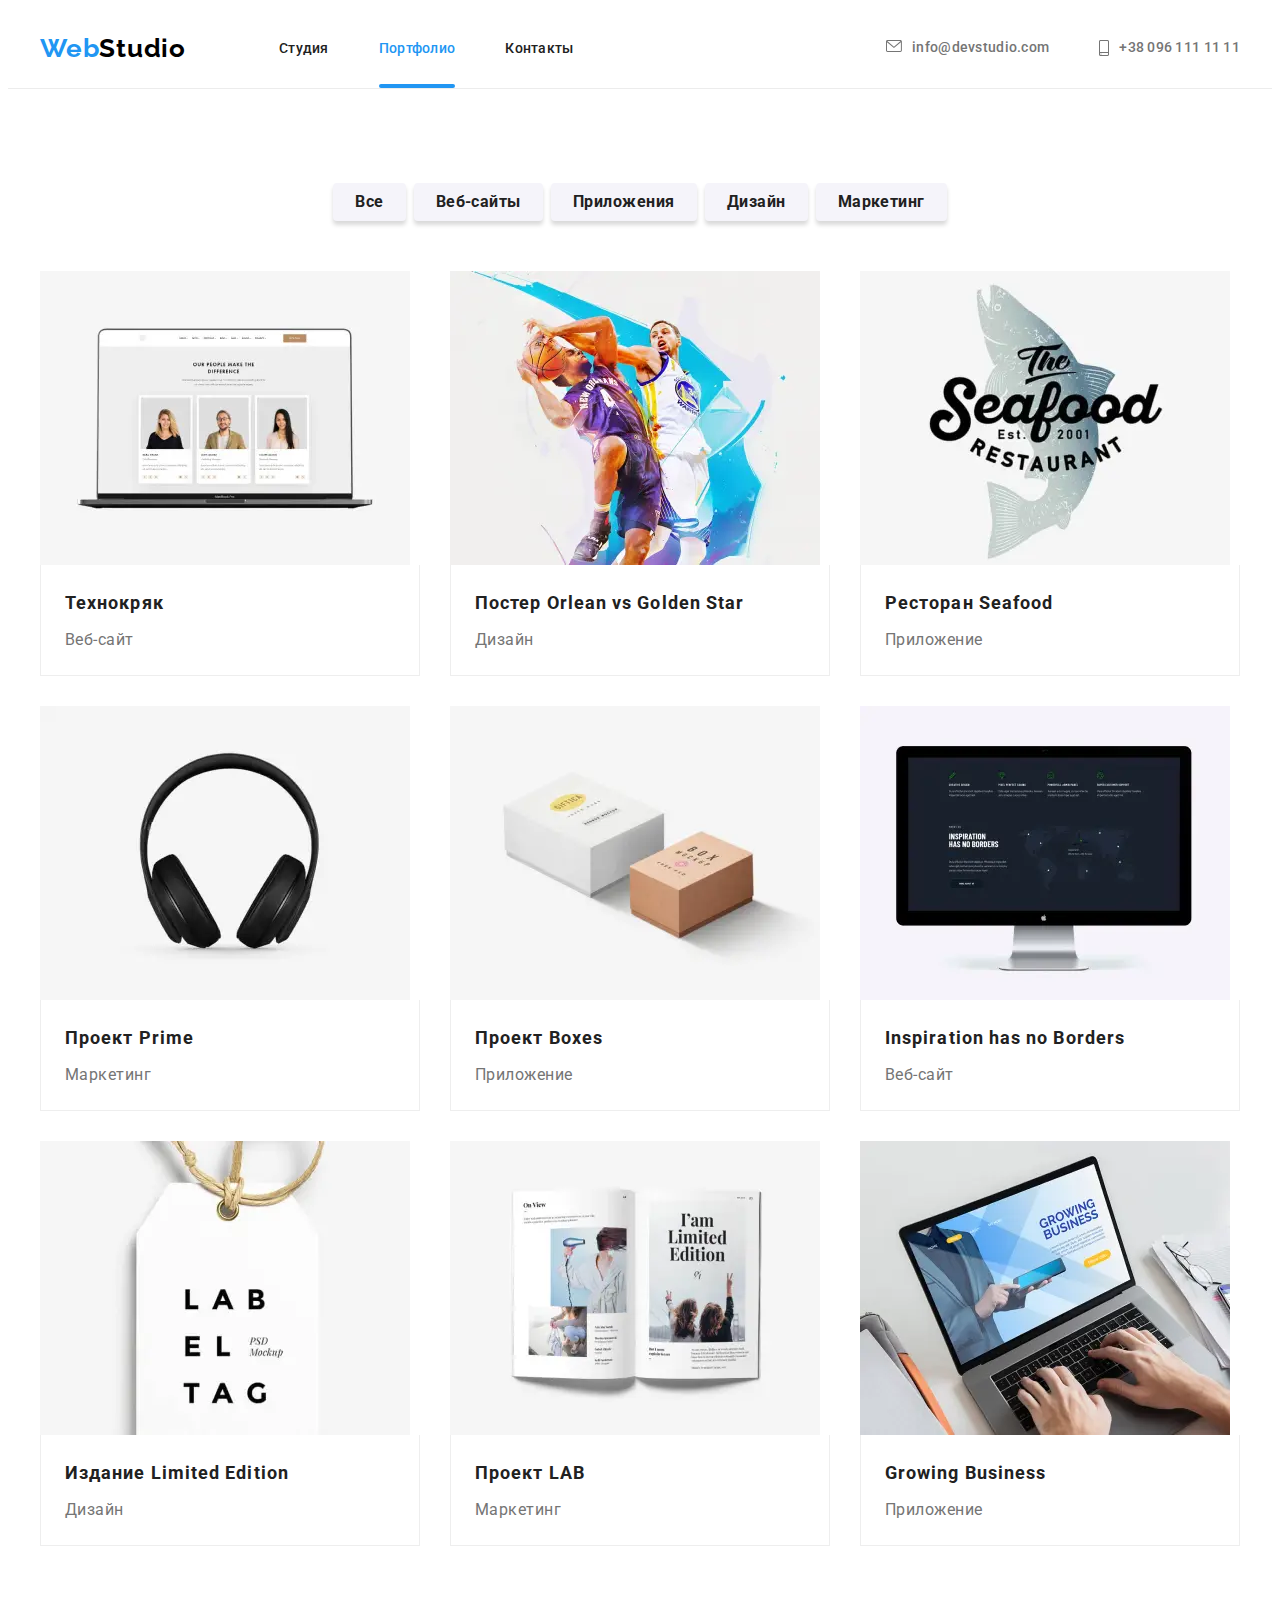
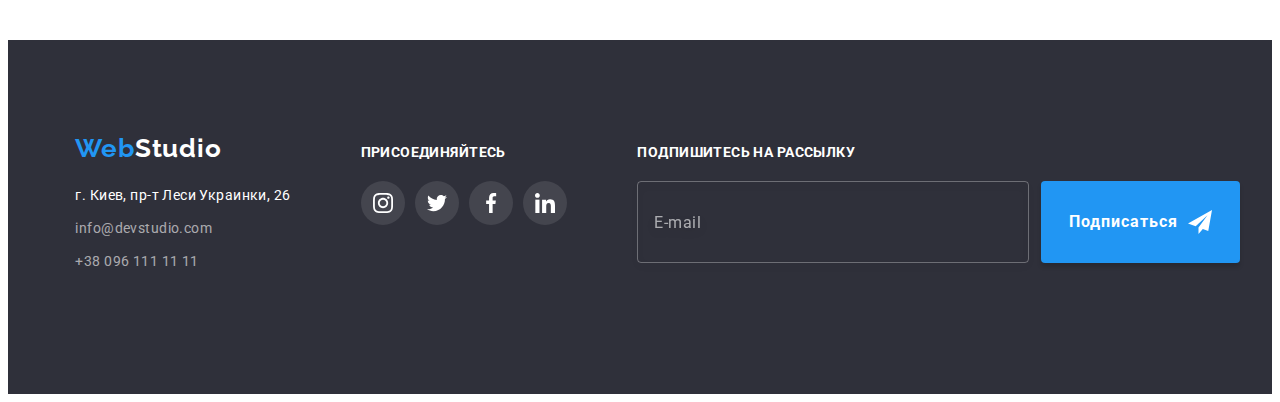
==== portfolio.html @ 5e4db442 "создает сайт  адаптивной версткой относительно 3 точек перелома" ====
<!DOCTYPE html>
<html lang="ru">
  <head>
    <meta charset="UTF-8" />
    <meta http-equiv="X-UA-Compatible" content="IE=edge" />
    <meta name="viewport" content="width=device-width, initial-scale=1.0" />
    <link rel="preconnect" href="https://fonts.gstatic.com" />
    <link
      href="https://fonts.googleapis.com/css2?family=Raleway:wght@700&family=Roboto:wght@400;500;700;900&display=swap"
      rel="stylesheet"
    />
    <link
      rel="stylesheet"
      href="https://cdnjs.cloudflare.com/ajax/libs/modern-normalize/1.0.0/modern-normalize.css"
      integrity="sha512-Zx6MlUMKSVJoQ+83OwhdILe8cSEsCzfqThJd7J/VA2UrK6Ctj85p+xzqfyuNXE5B1k25uUdmJ2OzItbBy9GHAQ=="
      crossorigin="anonymous"
    />
    <link rel="stylesheet" href="./css/portfolio.css" />
    <title>Portfolio</title>
  </head>
  <body>
    <header class="header">
      <div class="container header__container">
        <nav class="navigation">
          <a class="logo header__logo reset-link" href="index.html" lang="en">
            Web<span class="logo__second-word">Studio</span></a
          >
          <ul class="menu reset-list">
            <li class="menu__item">
              <a class="menu__link reset-link" href="index.html">Студия</a>
            </li>
            <li class="menu__item">
              <a class="menu__link menu__link--current reset-link" href="portfolio.html"
                >Портфолио</a
              >
            </li>
            <li class="menu__item">
              <a class="menu__link reset-link" href="">Контакты</a>
            </li>
          </ul>
        </nav>
        <ul class="contact-data reset-list">
          <li class="contact-data__item">
            <a class="mail header__mail reset-link" href="mailto:info@devstudio.com">
              <svg class="contact-data__icon" width="16" height="12">
                <use href="./images/main-page/sprite.svg#icon-envelope"></use>
              </svg>
              info@devstudio.com
            </a>
          </li>
          <li class="contact-data__item">
            <a class="phone header__phone reset-link" href="tel:+380961111111">
              <svg class="contact-data__icon" width="10" height="16">
                <use href="./images/main-page/sprite.svg#icon-smartphone"></use>
              </svg>
              <p>+38 096 111 11 11</p>
            </a>
          </li>
        </ul>
        <button type="button" class="btn-menu-open" data-menu-button>
          <svg class="btn-menu-open__icon" width="24" height="16">
            <use href="./images/main-page/sprite.svg#icon-burger"></use>
          </svg>
        </button>
        <div class="mobile-menu" data-menu>
          <ul class="mobile-menu__list reset-list">
            <li class="mobile-menu__item">
              <a
                class="menu__link mobile-menu__link mobile-menu__link--current reset-link"
                href="index.html"
                >Студия</a
              >
            </li>
            <li class="mobile-menu__item">
              <a class="menu__link mobile-menu__link reset-link" href="portfolio.html">Портфолио</a>
            </li>
            <li class="mobile-menu__item">
              <a class="menu__link mobile-menu__link reset-link" href="">Контакты</a>
            </li>
          </ul>
          <ul class="contact-data mobile-menu__contact-data reset-list">
            <li class="mobile-menu__contact-item">
              <a class="phone mobile-menu__phone reset-link" href="tel:+380961111111">
                <p>+38 096 111 11 11</p>
              </a>
            </li>
            <li class="mobile-menu__contact-item">
              <a class="mail mobile-menu__mail reset-link" href="mailto:info@devstudio.com">
                info@devstudio.com
              </a>
            </li>
          </ul>
          <ul class="social-network social-network--text-style reset-list">
            <li class="social-network__item social-network__item--text-style">
              <a
                href="http://instagram.com"
                class="social-network__link social-network__link--text-style reset-link"
                >Instagram
              </a>
            </li>
            <li class="social-network__item social-network__item--text-style">
              <a
                href="http://twitter.com"
                class="social-network__link social-network__link--text-style reset-link"
                >Twitter
              </a>
            </li>
            <li class="social-network__item social-network__item--text-style">
              <a
                href="http://facebook.com"
                class="social-network__link social-network__link--text-style reset-link"
                >Facebook
              </a>
            </li>
            <li class="social-network__item social-network__item--text-style">
              <a
                href="http://linkedin.com"
                class="social-network__link social-network__link--text-style reset-link"
                >Linkedin
              </a>
            </li>
          </ul>
          <button type="button" class="btn-close mobile-menu__btn-close" data-menu-close>
            <svg class="btn-close__icon" width="19" height="19">
              <use href="./images/main-page/sprite.svg#icon-close"></use>
            </svg>
          </button>
        </div>
      </div>
    </header>
    <main>
      <!--секция галерея проектов-->
      <section class="portfolio-galery">
        <div class="container">
          <h1 class="title visually-hidden">Портфолио</h1>
          <!--блок с кнопками фильтра галереи-->
          <ul class="filter reset-list">
            <li class="filter__item">
              <button class="modal-btn filter__modal-btn" type="button">Bсе</button>
            </li>
            <li class="filter__item">
              <button class="modal-btn filter__modal-btn" type="button">Веб-сайты</button>
            </li>
            <li class="filter__item">
              <button class="modal-btn filter__modal-btn" type="button">Приложения</button>
            </li>
            <li class="filter__item">
              <button class="modal-btn filter__modal-btn" type="button">Дизайн</button>
            </li>
            <li class="filter__item">
              <button class="modal-btn filter__modal-btn" type="button">Маркетинг</button>
            </li>
          </ul>
          <h2 class="title visually-hidden">Галерея проектов</h2>

          <ul class="projects-collection reset-list">
            <li class="project">
              <a class="project__link reset-link" href="">
                <div class="project__thumb">
                  <picture>
                    <source
                      srcset="
                        ./images/portfolio/desktop/technocrack.webp    1x,
                        ./images/portfolio/desktop/technocrack@2x.webp 2x
                      "
                      media="(min-width: 1200px)"
                      type="image/webp"
                    />
                    <source
                      srcset="
                        ./images/portfolio/desktop/technocrack.jpg    1x,
                        ./images/portfolio/desktop/technocrack@2x.jpg 2x
                      "
                      media="(min-width: 1200px)"
                    />
                    <source
                      srcset="
                        ./images/portfolio/tablet/technocrack_tablet.webp    1x,
                        ./images/portfolio/tablet/technocrack_tablet@2x.webp 2x
                      "
                      media="(min-width: 768px)"
                      type="image/webp"
                    />
                    <source
                      srcset="
                        ./images/portfolio/tablet/technocrack_tablet.jpg    1x,
                        ./images/portfolio/tablet/technocrack_tablet@2x.jpg 2x
                      "
                      media="(min-width:768px)"
                    />
                    <source
                      srcset="
                        ./images/portfolio/mobile/technocrack_mobile.webp    1x,
                        ./images/portfolio/mobile/technocrack_mobile@2x.webp 2x
                      "
                      type="image/webp"
                    />
                    <source
                      srcset="
                        ./images/portfolio/mobile/technocrack_mobile.jpg    1x,
                        ./images/portfolio/mobile/technocrack_mobile@2x.jpg 2x
                      "
                    />
                    <img
                      class="project__img"
                      src="./images/portfolio/desktop/technocrack.jpg"
                      alt="изображение ноутбука с веб-сайтом"
                    />
                  </picture>
                  <p class="project__briefing">
                    Технокряк это современная площадка распространения коронавируса. Компании
                    используют эту платформу для цифрового шпионажа и атак на защищённые сервера
                    конкурентов.
                  </p>
                </div>

                <div class="project__wrapper">
                  <h3 class="project__title">Технокряк</h3>
                  <p class="project__description">Веб-сайт</p>
                </div>
              </a>
            </li>
            <li class="project">
              <a class="project__link reset-link" href="">
                <div class="project__thumb">
                  <picture>
                    <source
                      srcset="
                        ./images/portfolio/desktop/poster.webp    1x,
                        ./images/portfolio/desktop/poster@2x.webp 2x
                      "
                      media="(min-width: 1200px)"
                      type="image/webp"
                    />
                    <source
                      srcset="
                        ./images/portfolio/desktop/poster.jpg    1x,
                        ./images/portfolio/desktop/poster@2x.jpg 2x
                      "
                      media="(min-width: 1200px)"
                    />
                    <source
                      srcset="
                        ./images/portfolio/tablet/poster_tablet.webp    1x,
                        ./images/portfolio/tablet/poster_tablet@2x.webp 2x
                      "
                      media="(min-width: 768px)"
                      type="image/webp"
                    />
                    <source
                      srcset="
                        ./images/portfolio/tablet/poster_tablet.jpg    1x,
                        ./images/portfolio/tablet/poster_tablet@2x.jpg 2x
                      "
                      media="(min-width:768px)"
                    />
                    <source
                      srcset="
                        ./images/portfolio/mobile/poster_mobile.webp    1x,
                        ./images/portfolio/mobile/poster_mobile@2x.webp 2x
                      "
                      type="image/webp"
                    />
                    <source
                      srcset="
                        ./images/portfolio/mobile/poster_mobile.jpg    1x,
                        ./images/portfolio/mobile/poster_mobile@2x.jpg 2x
                      "
                    />
                    <img
                      class="project__img"
                      src="./images/portfolio/desktop/poster.jpg"
                      alt="изображение постера"
                    />
                  </picture>
                  <p class="project__briefing">
                    Технокряк это современная площадка распространения коронавируса. Компании
                    используют эту платформу для цифрового шпионажа и атак на защищённые сервера
                    конкурентов.
                  </p>
                </div>
                <div class="project__wrapper">
                  <h3 class="project__title">
                    Постер <span lang="en">Orlean vs Golden Star</span>
                  </h3>
                  <p class="project__description">Дизайн</p>
                </div>
              </a>
            </li>
            <li class="project">
              <a class="project__link reset-link" href="">
                <div class="project__thumb">
                  <picture>
                    <source
                      srcset="
                        ./images/portfolio/desktop/seafood.webp    1x,
                        ./images/portfolio/desktop/seafood@2x.webp 2x
                      "
                      media="(min-width: 1200px)"
                      type="image/webp"
                    />
                    <source
                      srcset="
                        ./images/portfolio/desktop/seafood.jpg    1x,
                        ./images/portfolio/desktop/seafood@2x.jpg 2x
                      "
                      media="(min-width: 1200px)"
                    />
                    <source
                      srcset="
                        ./images/portfolio/tablet/seafood_tablet.webp    1x,
                        ./images/portfolio/tablet/seafood_tablet@2x.webp 2x
                      "
                      media="(min-width: 768px)"
                      type="image/webp"
                    />
                    <source
                      srcset="
                        ./images/portfolio/tablet/seafood_tablet.jpg    1x,
                        ./images/portfolio/tablet/seafood_tablet@2x.jpg 2x
                      "
                      media="(min-width:768px)"
                    />
                    <source
                      srcset="
                        ./images/portfolio/mobile/seafood_mobile.webp    1x,
                        ./images/portfolio/mobile/seafood_mobile@2x.webp 2x
                      "
                      type="image/webp"
                    />
                    <source
                      srcset="
                        ./images/portfolio/mobile/seafood_mobile.jpg    1x,
                        ./images/portfolio/mobile/seafood_mobile@2x.jpg 2x
                      "
                    />
                    <img
                      class="project__img"
                      src="./images/portfolio/desktop/seafood.jpg"
                      alt="афиша ресторана морепродуктов"
                    />
                  </picture>
                  <p class="project__briefing">
                    Технокряк это современная площадка распространения коронавируса. Компании
                    используют эту платформу для цифрового шпионажа и атак на защищённые сервера
                    конкурентов.
                  </p>
                </div>
                <div class="project__wrapper">
                  <h3 class="project__title">Ресторан <span lang="en">Seafood</span></h3>
                  <p class="project__description">Приложение</p>
                </div>
              </a>
            </li>
            <li class="project">
              <a class="project__link reset-link" href="">
                <div class="project__thumb">
                  <picture>
                    <source
                      srcset="
                        ./images/portfolio/desktop/prime.webp    1x,
                        ./images/portfolio/desktop/prime@2x.webp 2x
                      "
                      media="(min-width: 1200px)"
                      type="image/webp"
                    />
                    <source
                      srcset="
                        ./images/portfolio/desktop/prime.jpg    1x,
                        ./images/portfolio/desktop/prime@2x.jpg 2x
                      "
                      media="(min-width: 1200px)"
                    />
                    <source
                      srcset="
                        ./images/portfolio/tablet/prime_tablet.webp    1x,
                        ./images/portfolio/tablet/prime_tablet@2x.webp 2x
                      "
                      media="(min-width: 768px)"
                      type="image/webp"
                    />
                    <source
                      srcset="
                        ./images/portfolio/tablet/prime_tablet.jpg    1x,
                        ./images/portfolio/tablet/prime_tablet@2x.jpg 2x
                      "
                      media="(min-width:768px)"
                    />
                    <source
                      srcset="
                        ./images/portfolio/mobile/prime_mobile.webp    1x,
                        ./images/portfolio/mobile/prime_mobile@2x.webp 2x
                      "
                      type="image/webp"
                    />
                    <source
                      srcset="
                        ./images/portfolio/mobile/prime_mobile.jpg    1x,
                        ./images/portfolio/mobile/prime_mobile@2x.jpg 2x
                      "
                    />
                    <img
                      class="project__img"
                      src="./images/portfolio/desktop/prime.jpg"
                      alt="наушники"
                    />
                  </picture>
                  <p class="project__briefing">
                    Технокряк это современная площадка распространения коронавируса. Компании
                    используют эту платформу для цифрового шпионажа и атак на защищённые сервера
                    конкурентов.
                  </p>
                </div>
                <div class="project__wrapper">
                  <h3 class="project__title">Проект <span lang="en">Prime</span></h3>
                  <p class="project__description">Маркетинг</p>
                </div>
              </a>
            </li>
            <li class="project">
              <a class="project__link reset-link" href="">
                <div class="project__thumb">
                  <picture>
                    <source
                      srcset="
                        ./images/portfolio/desktop/boxes.webp    1x,
                        ./images/portfolio/desktop/boxes@2x.webp 2x
                      "
                      media="(min-width: 1200px)"
                      type="image/webp"
                    />
                    <source
                      srcset="
                        ./images/portfolio/desktop/boxes.jpg    1x,
                        ./images/portfolio/desktop/boxes@2x.jpg 2x
                      "
                      media="(min-width: 1200px)"
                    />
                    <source
                      srcset="
                        ./images/portfolio/tablet/boxes_tablet.webp    1x,
                        ./images/portfolio/tablet/boxes_tablet@2x.webp 2x
                      "
                      media="(min-width: 768px)"
                      type="image/webp"
                    />
                    <source
                      srcset="
                        ./images/portfolio/tablet/boxes_tablet.jpg    1x,
                        ./images/portfolio/tablet/boxes_tablet@2x.jpg 2x
                      "
                      media="(min-width:768px)"
                    />
                    <source
                      srcset="
                        ./images/portfolio/mobile/boxes_mobile.webp    1x,
                        ./images/portfolio/mobile/boxes_mobile@2x.webp 2x
                      "
                      type="image/webp"
                    />
                    <source
                      srcset="
                        ./images/portfolio/mobile/boxes_mobile.jpg    1x,
                        ./images/portfolio/mobile/boxes_mobile@2x.jpg 2x
                      "
                    />
                    <img
                      class="project__img"
                      src="./images/portfolio/desktop/boxes.jpg"
                      alt="две коробки рядом"
                    />
                  </picture>
                  <p class="project__briefing">
                    Технокряк это современная площадка распространения коронавируса. Компании
                    используют эту платформу для цифрового шпионажа и атак на защищённые сервера
                    конкурентов.
                  </p>
                </div>
                <div class="project__wrapper">
                  <h3 class="project__title">Проект <span lang="en">Boxes</span></h3>
                  <p class="project__description">Приложение</p>
                </div>
              </a>
            </li>
            <li class="project">
              <a class="project__link reset-link" href="">
                <div class="project__thumb">
                  <picture>
                    <source
                      srcset="
                        ./images/portfolio/desktop/inspiration.webp    1x,
                        ./images/portfolio/desktop/inspiration@2x.webp 2x
                      "
                      media="(min-width: 1200px)"
                      type="image/webp"
                    />
                    <source
                      srcset="
                        ./images/portfolio/desktop/inspiration.jpg    1x,
                        ./images/portfolio/desktop/inspiration@2x.jpg 2x
                      "
                      media="(min-width: 1200px)"
                    />
                    <source
                      srcset="
                        ./images/portfolio/tablet/inspiration_tablet.webp    1x,
                        ./images/portfolio/tablet/inspiration_tablet@2x.webp 2x
                      "
                      media="(min-width: 768px)"
                      type="image/webp"
                    />
                    <source
                      srcset="
                        ./images/portfolio/tablet/inspiration_tablet.jpg    1x,
                        ./images/portfolio/tablet/inspiration_tablet@2x.jpg 2x
                      "
                      media="(min-width:768px)"
                    />
                    <source
                      srcset="
                        ./images/portfolio/mobile/inspiration_mobile.webp    1x,
                        ./images/portfolio/mobile/inspiration_mobile@2x.webp 2x
                      "
                      type="image/webp"
                    />
                    <source
                      srcset="
                        ./images/portfolio/mobile/inspiration_mobile.jpg    1x,
                        ./images/portfolio/mobile/inspiration_mobile@2x.jpg 2x
                      "
                    />
                    <img
                      class="project__img"
                      src="./images/portfolio/desktop/inspiration.jpg"
                      alt="монитор с надписью вдохновение не имеет границ "
                    />
                  </picture>
                  <p class="project__briefing">
                    Технокряк это современная площадка распространения коронавируса. Компании
                    используют эту платформу для цифрового шпионажа и атак на защищённые сервера
                    конкурентов.
                  </p>
                </div>
                <div class="project__wrapper">
                  <h3 class="project__title" lang="en">Inspiration has no Borders</h3>
                  <p class="project__description">Веб-сайт</p>
                </div>
              </a>
            </li>
            <li class="project">
              <a class="project__link reset-link" href="">
                <div class="project__thumb">
                  <picture>
                    <source
                      srcset="
                        ./images/portfolio/desktop/limited-edition.webp    1x,
                        ./images/portfolio/desktop/limited-edition@2x.webp 2x
                      "
                      media="(min-width: 1200px)"
                      type="image/webp"
                    />
                    <source
                      srcset="
                        ./images/portfolio/desktop/limited-edition.jpg    1x,
                        ./images/portfolio/desktop/limited-edition@2x.jpg 2x
                      "
                      media="(min-width: 1200px)"
                    />
                    <source
                      srcset="
                        ./images/portfolio/tablet/limited-edition_tablet.webp    1x,
                        ./images/portfolio/tablet/limited-edition_tablet@2x.webp 2x
                      "
                      media="(min-width: 768px)"
                      type="image/webp"
                    />
                    <source
                      srcset="
                        ./images/portfolio/tablet/limited-edition_tablet.jpg    1x,
                        ./images/portfolio/tablet/limited-edition_tablet@2x.jpg 2x
                      "
                      media="(min-width:768px)"
                    />
                    <source
                      srcset="
                        ./images/portfolio/mobile/limited-edition_mobile.webp    1x,
                        ./images/portfolio/mobile/limited-edition_mobile@2x.webp 2x
                      "
                      type="image/webp"
                    />
                    <source
                      srcset="
                        ./images/portfolio/mobile/limited-edition_mobile.jpg    1x,
                        ./images/portfolio/mobile/limited-edition_mobile@2x.jpg 2x
                      "
                    />
                    <img
                      class="project__img"
                      src="./images/portfolio/desktop/limited-edition.jpg"
                      alt="раскрытая книга"
                    />
                  </picture>
                  <p class="project__briefing">
                    Технокряк это современная площадка распространения коронавируса. Компании
                    используют эту платформу для цифрового шпионажа и атак на защищённые сервера
                    конкурентов.
                  </p>
                </div>
                <div class="project__wrapper">
                  <h3 class="project__title">Издание <span lang="en">Limited Edition</span></h3>
                  <p class="project__description">Дизайн</p>
                </div>
              </a>
            </li>
            <li class="project">
              <a class="project__link reset-link" href="">
                <div class="project__thumb">
                  <picture>
                    <source
                      srcset="
                        ./images/portfolio/desktop/lab.webp    1x,
                        ./images/portfolio/desktop/lab@2x.webp 2x
                      "
                      media="(min-width: 1200px)"
                      type="image/webp"
                    />
                    <source
                      srcset="
                        ./images/portfolio/desktop/lab.jpg    1x,
                        ./images/portfolio/desktop/lab@2x.jpg 2x
                      "
                      media="(min-width: 1200px)"
                    />
                    <source
                      srcset="
                        ./images/portfolio/tablet/lab_tablet.webp    1x,
                        ./images/portfolio/tablet/lab_tablet@2x.webp 2x
                      "
                      media="(min-width: 768px)"
                      type="image/webp"
                    />
                    <source
                      srcset="
                        ./images/portfolio/tablet/lab_tablet.jpg    1x,
                        ./images/portfolio/tablet/lab_tablet@2x.jpg 2x
                      "
                      media="(min-width:768px)"
                    />
                    <source
                      srcset="
                        ./images/portfolio/mobile/lab_mobile.webp    1x,
                        ./images/portfolio/mobile/lab_mobile@2x.webp 2x
                      "
                      type="image/webp"
                    />
                    <source
                      srcset="
                        ./images/portfolio/mobile/poster_mobile.jpg    1x,
                        ./images/portfolio/mobile/poster_mobile@2x.jpg 2x
                      "
                    />
                    <img
                      class="project__img"
                      src="./images/portfolio/desktop/lab.jpg"
                      alt="бирка на шнурке"
                    />
                  </picture>
                  <p class="project__briefing">
                    Технокряк это современная площадка распространения коронавируса. Компании
                    используют эту платформу для цифрового шпионажа и атак на защищённые сервера
                    конкурентов.
                  </p>
                </div>
                <div class="project__wrapper">
                  <h3 class="project__title">Проект <span lang="en">LAB</span></h3>
                  <p class="project__description">Маркетинг</p>
                </div>
              </a>
            </li>
            <li class="project">
              <a class="project__link reset-link" href="">
                <div class="project__thumb">
                  <picture>
                    <source
                      srcset="
                        ./images/portfolio/desktop/growing-business.webp    1x,
                        ./images/portfolio/desktop/growing-business@2x.webp 2x
                      "
                      media="(min-width: 1200px)"
                      type="image/webp"
                    />
                    <source
                      srcset="
                        ./images/portfolio/desktop/growing-business.jpg    1x,
                        ./images/portfolio/desktop/growing-business@2x.jpg 2x
                      "
                      media="(min-width: 1200px)"
                    />
                    <source
                      srcset="
                        ./images/portfolio/tablet/growing-business_tablet.webp    1x,
                        ./images/portfolio/tablet/growing-business_tablet@2x.webp 2x
                      "
                      media="(min-width: 768px)"
                      type="image/webp"
                    />
                    <source
                      srcset="
                        ./images/portfolio/tablet/growing-business_tablet.jpg    1x,
                        ./images/portfolio/tablet/growing-business_tablet@2x.jpg 2x
                      "
                      media="(min-width:768px)"
                    />
                    <source
                      srcset="
                        ./images/portfolio/mobile/growing-business_mobile.webp    1x,
                        ./images/portfolio/mobile/growing-business_mobile@2x.webp 2x
                      "
                      type="image/webp"
                    />
                    <source
                      srcset="
                        ./images/portfolio/mobile/growing-business_mobile.jpg    1x,
                        ./images/portfolio/mobile/growing-business_mobile@2x.jpg 2x
                      "
                    />
                    <img
                      class="project__img"
                      src="./images/portfolio/desktop/growing-bisiness.jpg"
                      alt="печатает на ноутбуке"
                    />
                  </picture>
                  <p class="project__briefing">
                    Технокряк это современная площадка распространения коронавируса. Компании
                    используют эту платформу для цифрового шпионажа и атак на защищённые сервера
                    конкурентов.
                  </p>
                </div>
                <div class="project__wrapper">
                  <h3 class="project__title" lang="en">Growing Business</h3>
                  <p class="project__description">Приложение</p>
                </div>
              </a>
            </li>
          </ul>
        </div>
      </section>
    </main>
    <footer class="footer">
      <div class="container footer__container">
        <div class="footer__grouper">
          <div class="footer__grouper footer__grouper--left">
            <a class="logo footer__logo reset-link" href="index.html" lang="en">
              Web<span class="logo__second-word logo__second-word--dark-theme">Studio</span></a
            >
            <address class="address reset-address">
              <ul class="contacts-wrapper reset-list">
                <li class="contacts-wrapper__item">
                  <a
                    class="address__link reset-link"
                    href="https://goo.gl/maps/TXSXZZXQkfyva7Gp7"
                    target="_blank"
                    rel="noopener noreferrer"
                  >
                    г. Киев, пр-т Леси Украинки, 26
                  </a>
                </li>
                <li class="contacts-wrapper__item">
                  <a class="mail reset-link" href="mailto:info@devstudio.com">info@devstudio.com</a>
                </li>
                <li class="contacts-wrapper__item">
                  <a class="phone reset-link" href="tel:+380961111111">+38 096 111 11 11</a>
                </li>
              </ul>
            </address>
          </div>
          <div class="footer__grouper footer__grouper--right">
            <b class="bidding">присоединяйтесь</b>
            <ul class="social-network social-network--icon-style reset-list">
              <li class="social-network__item social-network__item--icon-style">
                <a
                  href="http://instagram.com"
                  class="social-network__link social-network__link--icon-style reset-link"
                >
                  <svg class="social-network__icon" width="20" height="20">
                    <use href="./images/main-page/sprite.svg#icon-instagram"></use>
                  </svg>
                </a>
              </li>
              <li class="social-network__item social-network__item--icon-style">
                <a
                  href="http://twitter.com"
                  class="social-network__link social-network__link--icon-style reset-link"
                >
                  <svg class="social-network__icon" width="20" height="20">
                    <use href="./images/main-page/sprite.svg#icon-twitter"></use>
                  </svg>
                </a>
              </li>
              <li class="social-network__item social-network__item--icon-style">
                <a
                  href="http://facebook.com"
                  class="social-network__link social-network__link--icon-style reset-link"
                >
                  <svg class="social-network__icon" width="20" height="20">
                    <use href="./images/main-page/sprite.svg#icon-facebook"></use>
                  </svg>
                </a>
              </li>
              <li class="social-network__item social-network__item--icon-style">
                <a
                  href="http://linkedin.com"
                  class="social-network__link social-network__link--icon-style reset-link"
                >
                  <svg class="social-network__icon" width="20" height="20">
                    <use href="./images/main-page/sprite.svg#icon-linkedin"></use>
                  </svg>
                </a>
              </li>
            </ul>
          </div>
        </div>
        <!-- < footer signup-form> -->
        <form action="#" class="signup-form" name="signup-form">
          <b class="bidding">Подпишитесь на рассылку</b>
          <div class="signup-form__input-wrapper">
            <input
              type="email"
              name="email"
              placeholder="E-mail"
              required
              class="signup-form__input"
            />
            <button type="submit" class="modal-btn footer__modal-btn">
              Подписаться
              <svg class="modal-btn__icon" width="24" height="24">
                <use href="./images/main-page/sprite.svg#icon-send"></use>
              </svg>
            </button>
          </div>
        </form>
        <!-- </div> -->
      </div>
    </footer>
    <script src="./js/mobile-menu.js"></script>
  </body>
</html>
---- css/portfolio.css ----
@charset "UTF-8";
:root {
  --main-font-family: 'roboto', sans-serif;
  --main-font-color: #757575;
  --main-font-size: 14px;
  --main-font-weight: 400;
  --secondary-font-family: 'raleway', sans-serif;
  --secondary-font-color: #212121;
  --secondary-font-weight: 700;
  --accent-color: #2196f3;
  --accent-secondary-color: #188ce8;
  --general-dark-font-color: #000000;
  --general-light-font-color: #ffffff;
  --secondary-light-font-color: #ffffff99;
  --modal-button-color: #f5f4fa;
  --icon-social-link-color: #afb1b8;
  --background-dark-color: #2f303a;
  --background-secondary-color: #c4c4c4;
  --border-color: #ececec;
  --border-color-secobdary: #eeeeee;
}

.visually-hidden {
  position: absolute !important;
  clip: rect(1px 1px 1px 1px);
  /* IE6, IE7 */
  clip: rect(1px, 1px, 1px, 1px);
  padding: 0 !important;
  border: 0 !important;
  height: 1px !important;
  width: 1px !important;
  overflow: hidden;
}

h1,
h2,
h3,
h4,
h5,
h6,
p {
  margin: 0;
}

ul,
ol {
  margin: 0;
  padding: 0;
}

img {
  display: block;
}

.reset-address {
  font-style: normal;
}

.reset-list {
  list-style: none;
}

.reset-link {
  text-decoration: none;
}

body {
  color: var(--main-font-color);
  font-family: var(--main-font-family);
  font-size: var(--main-font-size);
}

.container {
  padding-left: 15px;
  padding-right: 15px;
  margin: 0 auto;
}

.header__container {
  display: -webkit-box;
  display: -ms-flexbox;
  display: flex;
  -webkit-box-align: center;
      -ms-flex-align: center;
          align-items: center;
}

@media screen and (max-width: 767px) {
  .header__container {
    -webkit-box-pack: justify;
        -ms-flex-pack: justify;
            justify-content: space-between;
  }
}

@media screen and (min-width: 480px) {
  .container {
    width: 480px;
  }
  .hero__container {
    padding-left: 60px;
    padding-right: 60px;
  }
}

@media screen and (min-width: 768px) {
  .container {
    width: 768px;
  }
  .container .hero__container {
    padding-left: 118px;
    padding-right: 118px;
  }
}

@media screen and (min-width: 1200px) {
  .container {
    width: 1200px;
  }
  .footer__container {
    display: -webkit-box;
    display: -ms-flexbox;
    display: flex;
    -webkit-box-align: baseline;
        -ms-flex-align: baseline;
            align-items: baseline;
  }
  .header__container {
    display: -webkit-box;
    display: -ms-flexbox;
    display: flex;
    -webkit-box-align: center;
        -ms-flex-align: center;
            align-items: center;
  }
  .hero__container {
    padding-left: 252px;
    padding-right: 252px;
  }
}

.logo {
  display: block;
  font-family: var(--secondary-font-family);
  font-weight: var(--secondary-font-weight);
  font-size: 24px;
  line-height: 1.17;
  letter-spacing: 0.03em;
  color: var(--accent-color);
}

.logo__second-word {
  color: var(--general-dark-font-color);
}

.logo__second-word--dark-theme {
  color: var(--general-light-font-color);
}

.footer__logo {
  display: block;
  margin: 0 auto 20px;
  text-align: center;
}

@media screen and (min-width: 768px) {
  .header__logo {
    margin-right: 88px;
  }
}

@media screen and (min-width: 1200px) {
  .logo {
    font-family: var(--secondary-font-family);
    font-weight: var(--secondary-font-weight);
    font-size: 26px;
    line-height: 1.19;
    letter-spacing: 0.03em;
    color: var(--accent-color);
  }
  .header__logo {
    margin-right: 93px;
  }
  .footer__logo {
    text-align: left;
  }
}

.btn-menu-open {
  width: 40px;
  height: 40px;
  display: -webkit-box;
  display: -ms-flexbox;
  display: flex;
  padding: 0;
  border: 0;
  -webkit-box-pack: center;
      -ms-flex-pack: center;
          justify-content: center;
  -webkit-box-align: center;
      -ms-flex-align: center;
          align-items: center;
  background-color: transparent;
}

.btn-menu-open__icon {
  fill: var(--general-dark-font-color);
  -webkit-transition: fill 250ms cubic-bezier(0.4, 0, 0.2, 1);
  transition: fill 250ms cubic-bezier(0.4, 0, 0.2, 1);
}

.btn-menu-open:hover > .btn-menu-open__icon,
.btn-menu-open:focus > .btn-menu-open__icon {
  fill: var(--accent-color);
}

@media screen and (min-width: 768px) {
  .btn-menu-open {
    display: none;
  }
}

.modal-btn {
  border: 0;
  font-family: inherit;
  font-weight: var(--secondary-font-weight);
  font-size: 16px;
  line-height: 1.88;
  letter-spacing: 0.06em;
  color: var(--general-light-font-color);
  text-align: center;
  background-color: var(--accent-color);
  -webkit-box-shadow: 0px 4px 4px rgba(0, 0, 0, 0.15);
          box-shadow: 0px 4px 4px rgba(0, 0, 0, 0.15);
  border-radius: 4px;
  cursor: pointer;
}

.modal-btn__icon {
  margin-left: 10px;
  fill: currentColor;
}

.footer__modal-btn {
  display: -webkit-box;
  display: -ms-flexbox;
  display: flex;
  -webkit-box-align: center;
      -ms-flex-align: center;
          align-items: center;
  padding: 10px 28px;
}

.hero__modal-btn {
  display: block;
  padding: 10px 32px;
  margin: 30px auto 0;
  -webkit-transition: background-color 250ms cubic-bezier(0.4, 0, 0.2, 1);
  transition: background-color 250ms cubic-bezier(0.4, 0, 0.2, 1);
}

.hero__modal-btn:hover, .hero__modal-btn:focus {
  background-color: var(--accent-secondary-color);
}

.modal-window__modal-btn {
  display: block;
  padding: 10px 55px;
  margin: 30px auto 0;
  -webkit-transition: background-color 250ms cubic-bezier(0.4, 0, 0.2, 1);
  transition: background-color 250ms cubic-bezier(0.4, 0, 0.2, 1);
}

.modal-window__modal-btn:hover, .modal-window__modal-btn:focus {
  background-color: var(--accent-secondary-color);
}

.filter__modal-btn {
  padding: 6px 22px;
  font-family: var(--main-font-family);
  font-weight: var(--secondary-font-weight);
  font-size: 16px;
  line-height: 1.63;
  letter-spacing: 0.03em;
  color: var(--secondary-font-color);
  background-color: var(--modal-button-color);
  -webkit-transition: color 250ms cubic-bezier(0.4, 0, 0.2, 1), background-color 250ms cubic-bezier(0.4, 0, 0.2, 1), -webkit-box-shadow 250ms cubic-bezier(0.4, 0, 0.2, 1);
  transition: color 250ms cubic-bezier(0.4, 0, 0.2, 1), background-color 250ms cubic-bezier(0.4, 0, 0.2, 1), -webkit-box-shadow 250ms cubic-bezier(0.4, 0, 0.2, 1);
  transition: color 250ms cubic-bezier(0.4, 0, 0.2, 1), background-color 250ms cubic-bezier(0.4, 0, 0.2, 1), box-shadow 250ms cubic-bezier(0.4, 0, 0.2, 1);
  transition: color 250ms cubic-bezier(0.4, 0, 0.2, 1), background-color 250ms cubic-bezier(0.4, 0, 0.2, 1), box-shadow 250ms cubic-bezier(0.4, 0, 0.2, 1), -webkit-box-shadow 250ms cubic-bezier(0.4, 0, 0.2, 1);
}

.filter__modal-btn:hover, .filter__modal-btn:focus {
  color: var(--general-light-font-color);
  background-color: var(--accent-color);
  -webkit-box-shadow: 0px 3px 1px rgba(0, 0, 0, 0.1), 0px 1px 2px rgba(0, 0, 0, 0.08), 0px 2px 2px rgba(0, 0, 0, 0.12);
          box-shadow: 0px 3px 1px rgba(0, 0, 0, 0.1), 0px 1px 2px rgba(0, 0, 0, 0.08), 0px 2px 2px rgba(0, 0, 0, 0.12);
}

@media screen and (max-width: 1199px) {
  .footer__modal-btn {
    margin: 0 auto;
  }
}

.title {
  font-family: var(--main-font-family);
  font-weight: var(--secondary-font-weight);
  font-size: 28px;
  line-height: 1.18;
  letter-spacing: 0.03em;
  color: var(--secondary-font-color);
  text-align: center;
}

.hero__title {
  font-family: var(--main-font-family);
  font-weight: 900;
  font-size: 26px;
  line-height: 1.62;
  letter-spacing: 0.06em;
  color: var(--general-light-font-color);
  text-transform: uppercase;
}

.members__title {
  margin: 0 auto 30px;
}

@media screen and (min-width: 1200px) {
  .title {
    font-family: var(--main-font-family);
    font-weight: var(--secondary-font-weight);
    font-size: 36px;
    line-height: 1.17;
    letter-spacing: 0.03em;
    color: var(--secondary-font-color);
  }
  .hero__title {
    font-family: var(--main-font-family);
    font-weight: 900;
    font-size: 44px;
    line-height: 1.37;
    letter-spacing: 0.06em;
    color: var(--general-light-font-color);
  }
  .options__title {
    margin: 0 auto 50px;
  }
  .members__title {
    margin: 0 auto 50px;
  }
}

.backdrop {
  position: fixed;
  top: 0;
  left: 0;
  width: 100%;
  height: 100%;
  opacity: 1;
  background-color: rgba(0, 0, 0, 0.2);
  -webkit-transition: opacity 500ms cubic-bezier(0.4, 0, 0.2, 1);
  transition: opacity 500ms cubic-bezier(0.4, 0, 0.2, 1);
}

.backdrop.is-hidden {
  opacity: 0;
  visibility: hidden;
  pointer-events: none;
}

.backdrop.is-hidden .modal-window {
  -webkit-transform: translate(-50%, -50%) scale(0.2) rotate(360deg);
          transform: translate(-50%, -50%) scale(0.2) rotate(360deg);
}

.modal-window {
  display: block;
  width: 450px;
  height: 609px;
  position: absolute;
  top: 50%;
  left: 50%;
  padding-top: 40px;
  padding-bottom: 40px;
  padding-left: 41px;
  padding-right: 39px;
  -webkit-box-pack: center;
      -ms-flex-pack: center;
          justify-content: center;
  -webkit-transform: translate(-50%, -50%) scale(1) rotate(0);
          transform: translate(-50%, -50%) scale(1) rotate(0);
  background: var(--general-light-font-color);
  -webkit-box-shadow: 0px 1px 3px rgba(0, 0, 0, 0.12), 0px 1px 1px rgba(0, 0, 0, 0.14), 0px 2px 1px rgba(0, 0, 0, 0.2);
          box-shadow: 0px 1px 3px rgba(0, 0, 0, 0.12), 0px 1px 1px rgba(0, 0, 0, 0.14), 0px 2px 1px rgba(0, 0, 0, 0.2);
  border-radius: 4px;
  -webkit-transition: visibility 500ms, -webkit-transform 500ms cubic-bezier(0.4, 0, 0.2, 1);
  transition: visibility 500ms, -webkit-transform 500ms cubic-bezier(0.4, 0, 0.2, 1);
  transition: transform 500ms cubic-bezier(0.4, 0, 0.2, 1), visibility 500ms;
  transition: transform 500ms cubic-bezier(0.4, 0, 0.2, 1), visibility 500ms, -webkit-transform 500ms cubic-bezier(0.4, 0, 0.2, 1);
}

.modal-window .motivation {
  display: block;
  margin-bottom: 12px;
  text-align: center;
  font-family: var(--main-font-family);
  font-weight: var(--secondary-font-weight);
  font-size: 20px;
  line-height: 1.15;
  letter-spacing: 0.03em;
  color: var(--secondary-font-color);
  text-align: center;
}

@media screen and (min-width: 1200px) {
  .modal-window {
    width: 528px;
    height: 581px;
  }
}

.btn-close {
  display: -webkit-box;
  display: -ms-flexbox;
  display: flex;
  padding: 0;
  position: absolute;
  top: 8px;
  right: 8px;
  width: 30px;
  height: 30px;
  -webkit-box-pack: center;
      -ms-flex-pack: center;
          justify-content: center;
  -webkit-box-align: center;
      -ms-flex-align: center;
          align-items: center;
  background-color: var(--general-light-font-color);
  border-width: 1px;
  border-style: solid;
  border-color: rgba(0, 0, 0, 0.1);
  border-radius: 50%;
  cursor: pointer;
}

.btn-close__icon {
  fill: var(--general-dark-font-color);
  -webkit-transition: fill 250ms cubic-bezier(0.4, 0, 0.2, 1);
  transition: fill 250ms cubic-bezier(0.4, 0, 0.2, 1);
}

.btn-close:hover > .btn-close__icon,
.btn-close:focus > .btn-close__icon {
  fill: var(--accent-color);
}

.mobile-menu__btn-close {
  width: 40px;
  height: 40px;
  border-width: 0;
  border-radius: 0;
  background-color: transparent;
  top: 21px;
  right: 25px;
}

.modal-form {
  display: block;
  margin: 0 auto;
}

.modal-form__input {
  display: block;
  width: 100%;
  height: 40px;
  padding: 11px 42px;
  border: 1px solid rgba(33, 33, 33, 0.2);
  border-radius: 4px;
  font-family: var(--main-font-family);
  font-weight: var(--main-font-weight);
  font-size: 14px;
  line-height: 1.14;
  letter-spacing: 0.01em;
  color: var(--main-font-color);
  -webkit-transition: border-color 250ms cubic-bezier(0.4, 0, 0.2, 1);
  transition: border-color 250ms cubic-bezier(0.4, 0, 0.2, 1);
}

.modal-form__input::-webkit-input-placeholder {
  color: rgba(117, 117, 117, 0.5);
}

.modal-form__input:-ms-input-placeholder {
  color: rgba(117, 117, 117, 0.5);
}

.modal-form__input::-ms-input-placeholder {
  color: rgba(117, 117, 117, 0.5);
}

.modal-form__input::placeholder {
  color: rgba(117, 117, 117, 0.5);
}

.modal-form__input:focus {
  outline: none;
  border-color: var(--accent-color);
}

.modal-form__input__input-label {
  display: inline-block;
  margin-bottom: 4px;
  font-family: var(--main-font-family);
  font-weight: var(--main-font-weight);
  font-size: 12px;
  line-height: 1.17;
  letter-spacing: 0.01em;
  color: var(--main-font-color);
  cursor: pointer;
}

.modal-form__icon {
  position: absolute;
  top: 50%;
  left: 12px;
  -webkit-transform: translateY(-50%);
          transform: translateY(-50%);
  -webkit-transition: fill 250ms cubic-bezier(0.4, 0, 0.2, 1);
  transition: fill 250ms cubic-bezier(0.4, 0, 0.2, 1);
}

.modal-form__input:focus + .modal-form__icon {
  fill: var(--accent-color);
}

.input-wrapper {
  display: block;
  position: relative;
  margin-right: auto;
  margin-left: auto;
  margin-bottom: 10px;
}

textarea.modal-form__input {
  height: 120px;
  padding: 12px 16px;
  margin-bottom: 20px;
  resize: none;
}

.modal-form__checkbox-label {
  display: -webkit-box;
  display: -ms-flexbox;
  display: flex;
  -webkit-box-pack: center;
      -ms-flex-pack: center;
          justify-content: center;
  -webkit-box-align: center;
      -ms-flex-align: center;
          align-items: center;
  font-family: var(--main-font-family);
  font-weight: var(--main-font-weight);
  font-size: 12px;
  line-height: 1.66;
  letter-spacing: 0.03em;
  color: var(--main-font-color);
  cursor: pointer;
}

.modal-form__checkbox-label::before {
  display: inline-block;
  content: '';
  width: 16px;
  height: 15px;
  padding: 0;
  margin-right: 8px;
  border: 2px solid var(--secondary-font-color);
  border-radius: 2px;
  -webkit-transition: border-color 250ms cubic-bezier(0.4, 0, 0.2, 1), background-color 250ms cubic-bezier(0.4, 0, 0.2, 1);
  transition: border-color 250ms cubic-bezier(0.4, 0, 0.2, 1), background-color 250ms cubic-bezier(0.4, 0, 0.2, 1);
}

.modal-form__checkbox:focus + .modal-form__checkbox-label::before {
  border-color: var(--accent-color);
}

.modal-form__checkbox:checked + .modal-form__checkbox-label::before {
  background-color: var(--accent-color);
  border-color: var(--accent-color);
  background-image: url("../images/main-page/icon-check.svg");
  background-repeat: no-repeat;
  background-position: center;
  background-size: cover;
}

@media screen and (min-width: 1200px) {
  .modal-form__checkbox-label {
    font-family: var(--main-font-family);
    font-weight: var(--main-font-weight);
    font-size: 14px;
    line-height: 1.71;
    letter-spacing: 0.03em;
    color: var(--main-font-color);
  }
}

.social-network {
  display: -webkit-box;
  display: -ms-flexbox;
  display: flex;
}

.social-network--icon-style {
  -webkit-box-pack: center;
      -ms-flex-pack: center;
          justify-content: center;
}

.social-network--text-style {
  -webkit-box-pack: start;
      -ms-flex-pack: start;
          justify-content: start;
}

.social-network__item--text-style {
  display: block;
}

.social-network__item--text-style:nth-child(-n + 3) {
  padding-right: calc(10 * 100vw / 480);
  margin-right: calc(10 * 100vw / 480);
  border-right: 1px solid rgba(33, 33, 33, 0.2);
}

.social-network__item:not(:last-child) {
  margin-right: 10px;
}

.social-network__link--icon-style {
  display: -webkit-box;
  display: -ms-flexbox;
  display: flex;
  width: 44px;
  height: 44px;
  -webkit-box-pack: center;
      -ms-flex-pack: center;
          justify-content: center;
  -webkit-box-align: center;
      -ms-flex-align: center;
          align-items: center;
  border-radius: 50%;
  color: var(--icon-social-link-color);
  -webkit-transition: color 250ms cubic-bezier(0.4, 0, 0.2, 1), background-color 250ms cubic-bezier(0.4, 0, 0.2, 1);
  transition: color 250ms cubic-bezier(0.4, 0, 0.2, 1), background-color 250ms cubic-bezier(0.4, 0, 0.2, 1);
}

.footer .social-network__link--icon-style {
  margin-bottom: 60px;
  color: var(--general-light-font-color);
  background-color: rgba(255, 255, 255, 0.1);
}

.social-network__link--icon-style:hover, .social-network__link--icon-style:focus {
  background-color: var(--accent-color);
}

.members .social-network__link--icon-style:hover, .members .social-network__link--icon-style:focus {
  color: var(--general-light-font-color);
}

.social-network__link--text-style {
  font-family: var(--main-font-family);
  font-weight: 500;
  font-size: calc(18 * 100vw / 480);
  line-height: 1.22;
  letter-spacing: 0.02em;
  color: var(--accent-color);
}

.social-network__icon {
  fill: currentColor;
}

.navigation {
  display: -webkit-box;
  display: -ms-flexbox;
  display: flex;
  -webkit-box-align: center;
      -ms-flex-align: center;
          align-items: center;
}

.menu {
  display: -webkit-box;
  display: -ms-flexbox;
  display: flex;
  -webkit-box-align: center;
      -ms-flex-align: center;
          align-items: center;
}

.menu__item:not(:last-child) {
  margin-right: 50px;
}

.menu__link {
  padding-top: 32px;
  padding-bottom: 32px;
  font-family: var(--main-font-family);
  font-weight: 500;
  font-size: 14px;
  line-height: 1.14;
  letter-spacing: 0.02em;
  color: var(--secondary-font-color);
  -webkit-transition: color 250ms cubic-bezier(0.4, 0, 0.2, 1);
  transition: color 250ms cubic-bezier(0.4, 0, 0.2, 1);
}

.menu__link:hover, .menu__link:focus {
  color: var(--accent-color);
}

@media screen and (max-width: 1190px) {
  .navigation {
    -webkit-box-pack: justify;
        -ms-flex-pack: justify;
            justify-content: space-between;
  }
}

@media screen and (max-width: 767px) {
  .menu {
    display: none;
  }
}

.menu__link--current {
  position: relative;
  color: var(--accent-color);
}

.menu__link--current::after {
  display: inline-block;
  position: absolute;
  bottom: 0;
  left: 0;
  content: '';
  width: 100%;
  height: 4px;
  border-radius: 2px;
  background-color: var(--accent-color);
}

.contact-data {
  display: -webkit-box;
  display: -ms-flexbox;
  display: flex;
  margin-left: auto;
  -webkit-box-align: center;
      -ms-flex-align: center;
          align-items: center;
}

.contact-data__icon {
  margin-right: 10px;
  fill: currentColor;
}

.mail,
.phone {
  color: var(--secondary-light-font-color);
  -webkit-transition: color 250ms cubic-bezier(0.4, 0, 0.2, 1);
  transition: color 250ms cubic-bezier(0.4, 0, 0.2, 1);
}

.mail:hover, .mail:focus,
.phone:hover,
.phone:focus {
  color: var(--accent-color);
}

.header__phone,
.header__mail {
  display: -webkit-box;
  display: -ms-flexbox;
  display: flex;
  padding-top: 32px;
  padding-bottom: 32px;
  font-family: var(--main-font-family);
  font-weight: 500;
  font-size: 14px;
  line-height: 1.14;
  letter-spacing: 0.02em;
  color: var(--main-font-color);
}

@media screen and (max-width: 1199px) {
  .contact-data {
    display: block;
    padding-top: 16px;
    padding-bottom: 16px;
  }
  .header__phone,
  .header__mail {
    padding-top: 5px;
    padding-bottom: 5px;
    font-family: var(--main-font-family);
    font-weight: 500;
    font-size: 12px;
    line-height: 1.17;
    letter-spacing: 0.02em;
    color: var(--main-font-color);
  }
}

@media screen and (max-width: 767px) {
  .contact-data {
    display: none;
  }
}

@media screen and (min-width: 1200px) {
  .contact-data__item:not(:last-child) {
    margin-right: 50px;
  }
}

.mobile-menu {
  position: fixed;
  z-index: 999;
  top: 0;
  left: 0;
  width: 100vw;
  height: 100vh;
  padding: 48px 40px;
  background-color: var(--general-light-font-color);
  -webkit-transform: scale(0.7);
          transform: scale(0.7);
  opacity: 0;
  pointer-events: none;
  overflow: scroll;
  -webkit-transition: opacity 500ms, visibility 500ms cubic-bezier(0.4, 0, 0.2, 1), -webkit-transform 500ms cubic-bezier(0.4, 0, 0.2, 1);
  transition: opacity 500ms, visibility 500ms cubic-bezier(0.4, 0, 0.2, 1), -webkit-transform 500ms cubic-bezier(0.4, 0, 0.2, 1);
  transition: transform 500ms cubic-bezier(0.4, 0, 0.2, 1), opacity 500ms, visibility 500ms cubic-bezier(0.4, 0, 0.2, 1);
  transition: transform 500ms cubic-bezier(0.4, 0, 0.2, 1), opacity 500ms, visibility 500ms cubic-bezier(0.4, 0, 0.2, 1), -webkit-transform 500ms cubic-bezier(0.4, 0, 0.2, 1);
}

.mobile-menu.is-open {
  opacity: 1;
  -webkit-transform: scale(1);
          transform: scale(1);
  visibility: visible;
  pointer-events: auto;
}

.mobile-menu__list {
  margin-bottom: 302px;
}

.mobile-menu__item:not(:last-child) {
  margin-bottom: 32px;
}

.mobile-menu__link {
  font-family: var(--main-font-family);
  font-weight: 500;
  font-size: calc(40 * 100vw / 480);
  line-height: 1.18;
  letter-spacing: 0.02em;
  color: var(--secondary-font-color);
}

.mobile-menu__contact-data {
  display: block;
  margin-bottom: 64px;
}

.mobile-menu__contact-item:not(:last-child) {
  margin-bottom: 32px;
}

.mobile-menu__phone {
  font-family: var(--main-font-family);
  font-weight: 500;
  font-size: calc(34 * 100vw / 480);
  line-height: 1.18;
  letter-spacing: 0.02em;
  color: var(--accent-color);
}

.mobile-menu__mail {
  font-family: var(--main-font-family);
  font-weight: 500;
  font-size: calc(24 * 100vw / 480);
  line-height: 1.16;
  letter-spacing: 0.02em;
  color: var(--main-font-color);
}

.header {
  border-bottom-width: 1px;
  border-bottom-style: solid;
  border-bottom-color: var(--border-color);
}

.filter {
  display: -webkit-box;
  display: -ms-flexbox;
  display: flex;
  -ms-flex-wrap: wrap;
      flex-wrap: wrap;
  margin-bottom: 40px;
}

.filter__item {
  display: block;
  padding-bottom: 16px;
}

.filter__item:not(:last-child) {
  margin-right: 8px;
}

@media screen and (min-width: 768px) {
  .filter {
    -ms-flex-wrap: nowrap;
        flex-wrap: nowrap;
    -webkit-box-pack: center;
        -ms-flex-pack: center;
            justify-content: center;
    margin-bottom: 14px;
  }
}

@media screen and (min-width: 1200px) {
  .filter {
    margin-bottom: 34px;
  }
}

.portfolio-galery {
  padding-top: 60px;
  padding-bottom: 60px;
}

.projects-collection {
  margin: 0 auto;
}

.project__thumb {
  position: relative;
  overflow: hidden;
}

.project__briefing {
  position: absolute;
  width: 100%;
  height: 100%;
  padding: 49px 24px;
  top: 0;
  left: 0;
  -webkit-transform: translateY(100%);
          transform: translateY(100%);
  font-family: var(--main-font-family);
  font-weight: var(--main-font-weight);
  font-size: 18px;
  line-height: 1.56;
  letter-spacing: 0.03em;
  color: var(--general-light-font-color);
  background-color: rgba(33, 150, 243, 0.9);
  overflow: auto;
  -webkit-transition: -webkit-transform 250ms cubic-bezier(0.4, 0, 0.2, 1);
  transition: -webkit-transform 250ms cubic-bezier(0.4, 0, 0.2, 1);
  transition: transform 250ms cubic-bezier(0.4, 0, 0.2, 1);
  transition: transform 250ms cubic-bezier(0.4, 0, 0.2, 1), -webkit-transform 250ms cubic-bezier(0.4, 0, 0.2, 1);
}

.project__link:hover .project__briefing {
  -webkit-transform: translateY(0%);
          transform: translateY(0%);
}

.project__wrapper {
  padding: 20px 24px;
  background-color: var(--general-light-font-color);
  border: 1px solid var(--border-color-secobdary);
  border-top: 0;
}

.project__link {
  display: block;
  -webkit-transition: -webkit-box-shadow 250ms cubic-bezier(0.4, 0, 0.2, 1);
  transition: -webkit-box-shadow 250ms cubic-bezier(0.4, 0, 0.2, 1);
  transition: box-shadow 250ms cubic-bezier(0.4, 0, 0.2, 1);
  transition: box-shadow 250ms cubic-bezier(0.4, 0, 0.2, 1), -webkit-box-shadow 250ms cubic-bezier(0.4, 0, 0.2, 1);
}

.project__link:hover {
  -webkit-box-shadow: 0px 1px 1px rgba(0, 0, 0, 0.12), 0px 4px 4px rgba(0, 0, 0, 0.06), 1px 4px 6px rgba(0, 0, 0, 0.16);
          box-shadow: 0px 1px 1px rgba(0, 0, 0, 0.12), 0px 4px 4px rgba(0, 0, 0, 0.06), 1px 4px 6px rgba(0, 0, 0, 0.16);
}

.project__title {
  margin-bottom: 4px;
  font-family: var(--main-font-family);
  font-weight: var(--secondary-font-weight);
  font-size: 18px;
  line-height: 2;
  letter-spacing: 0.06em;
  color: var(--secondary-font-color);
}

.project__description {
  font-family: var(--main-font-family);
  font-weight: var(--main-font-weight);
  font-size: 16px;
  line-height: 1.88;
  letter-spacing: 0.03em;
  color: var(--main-font-color);
}

.project__img {
  max-width: 100%;
  height: auto;
}

@media screen and (max-width: 768px) {
  .project:not(:last-child) {
    margin-bottom: 30px;
  }
}

@media screen and (min-width: 768px) {
  .projects-collection {
    display: -webkit-box;
    display: -ms-flexbox;
    display: flex;
    -ms-flex-wrap: wrap;
        flex-wrap: wrap;
    margin: -15px;
    padding: 0;
  }
  .project {
    margin: 15px;
    -webkit-box-pack: center;
        -ms-flex-pack: center;
            justify-content: center;
    -ms-flex-preferred-size: calc((100% - 60px) / 2);
        flex-basis: calc((100% - 60px) / 2);
  }
}

@media screen and (min-width: 1200px) {
  .portfolio-galery {
    padding-top: 94px;
    padding-bottom: 94px;
  }
  .project {
    -ms-flex-preferred-size: calc(100% / 3 - 30px);
        flex-basis: calc(100% / 3 - 30px);
  }
  .project__briefing {
    padding: 63px 24px;
  }
}

.footer {
  background-color: var(--background-dark-color);
  padding-top: 60px;
  padding-bottom: 60px;
}

.footer__grouper {
  margin: 0 auto;
}

.address {
  line-height: 1.71;
  letter-spacing: 0.03em;
}

.address__link {
  color: var(--general-light-font-color);
  white-space: nowrap;
}

.contacts-wrapper {
  margin-bottom: 60px;
}

.contacts-wrapper__item {
  text-align: center;
}

.contacts-wrapper__item:not(:last-child) {
  margin-bottom: 9px;
}

.bidding {
  display: block;
  margin-bottom: 20px;
  font-family: var(--main-font-family);
  font-weight: var(--secondary-font-weight);
  font-size: var(--main-font-size);
  line-height: 1.14;
  letter-spacing: 0.03em;
  color: var(--general-light-font-color);
  text-transform: uppercase;
  text-align: center;
}

@media screen and (min-width: 768px) {
  .footer__grouper {
    display: -webkit-box;
    display: -ms-flexbox;
    display: flex;
    -webkit-box-align: baseline;
        -ms-flex-align: baseline;
            align-items: baseline;
  }
  .footer__grouper--left {
    display: block;
    margin-right: 165px;
  }
  .footer__grouper--right {
    display: block;
  }
}

@media screen and (min-width: 1200px) {
  .footer {
    padding-top: 93px;
  }
  .footer__grouper--left {
    margin-right: 70px;
  }
  .contacts-wrapper__item {
    text-align: left;
  }
  .bidding {
    text-align: left;
  }
}

.signup-form__input {
  display: block;
  height: 50px;
  padding: 15px 16px;
  border: 1px solid rgba(255, 255, 255, 0.3);
  font-family: var(--main-font-family);
  font-weight: var(--main-font-weight);
  font-size: 16px;
  line-height: 1.25;
  letter-spacing: 0.03em;
  color: var(--general-light-font-color);
  background-color: transparent;
  -webkit-filter: drop-shadow(0px 4px 4px rgba(0, 0, 0, 0.15));
          filter: drop-shadow(0px 4px 4px rgba(0, 0, 0, 0.15));
  border-radius: 4px;
}

.signup-form__input::-webkit-input-placeholder {
  color: rgba(255, 255, 255, 0.6);
}

.signup-form__input:-ms-input-placeholder {
  color: rgba(255, 255, 255, 0.6);
}

.signup-form__input::-ms-input-placeholder {
  color: rgba(255, 255, 255, 0.6);
}

.signup-form__input::placeholder {
  color: rgba(255, 255, 255, 0.6);
}

.signup-form__input-wrapper {
  display: -webkit-box;
  display: -ms-flexbox;
  display: flex;
}

.footer input:-webkit-autofill {
  -webkit-box-shadow: inset 0 0 0 50px var(--background-dark-color);
  box-shadow: inset 0 0 0 50px var(--background-dark-color);
  /* цвет вашего фона */
  -webkit-text-fill-color: var(--general-light-font-color);
  /* цвет текста */
}

@media screen and (min-width: 1200px) {
  .signup-form {
    margin-left: auto;
  }
  .signup-form__input {
    margin-right: 12px;
    width: 358px;
  }
}

@media screen and (max-width: 1199px) {
  .signup-form {
    margin: 0 auto;
    width: 100%;
  }
  .signup-form__input {
    margin: 0 auto 20px;
    width: 450px;
  }
  .signup-form__input-wrapper {
    display: block;
    width: 100%;
  }
}
/*# sourceMappingURL=portfolio.css.map */
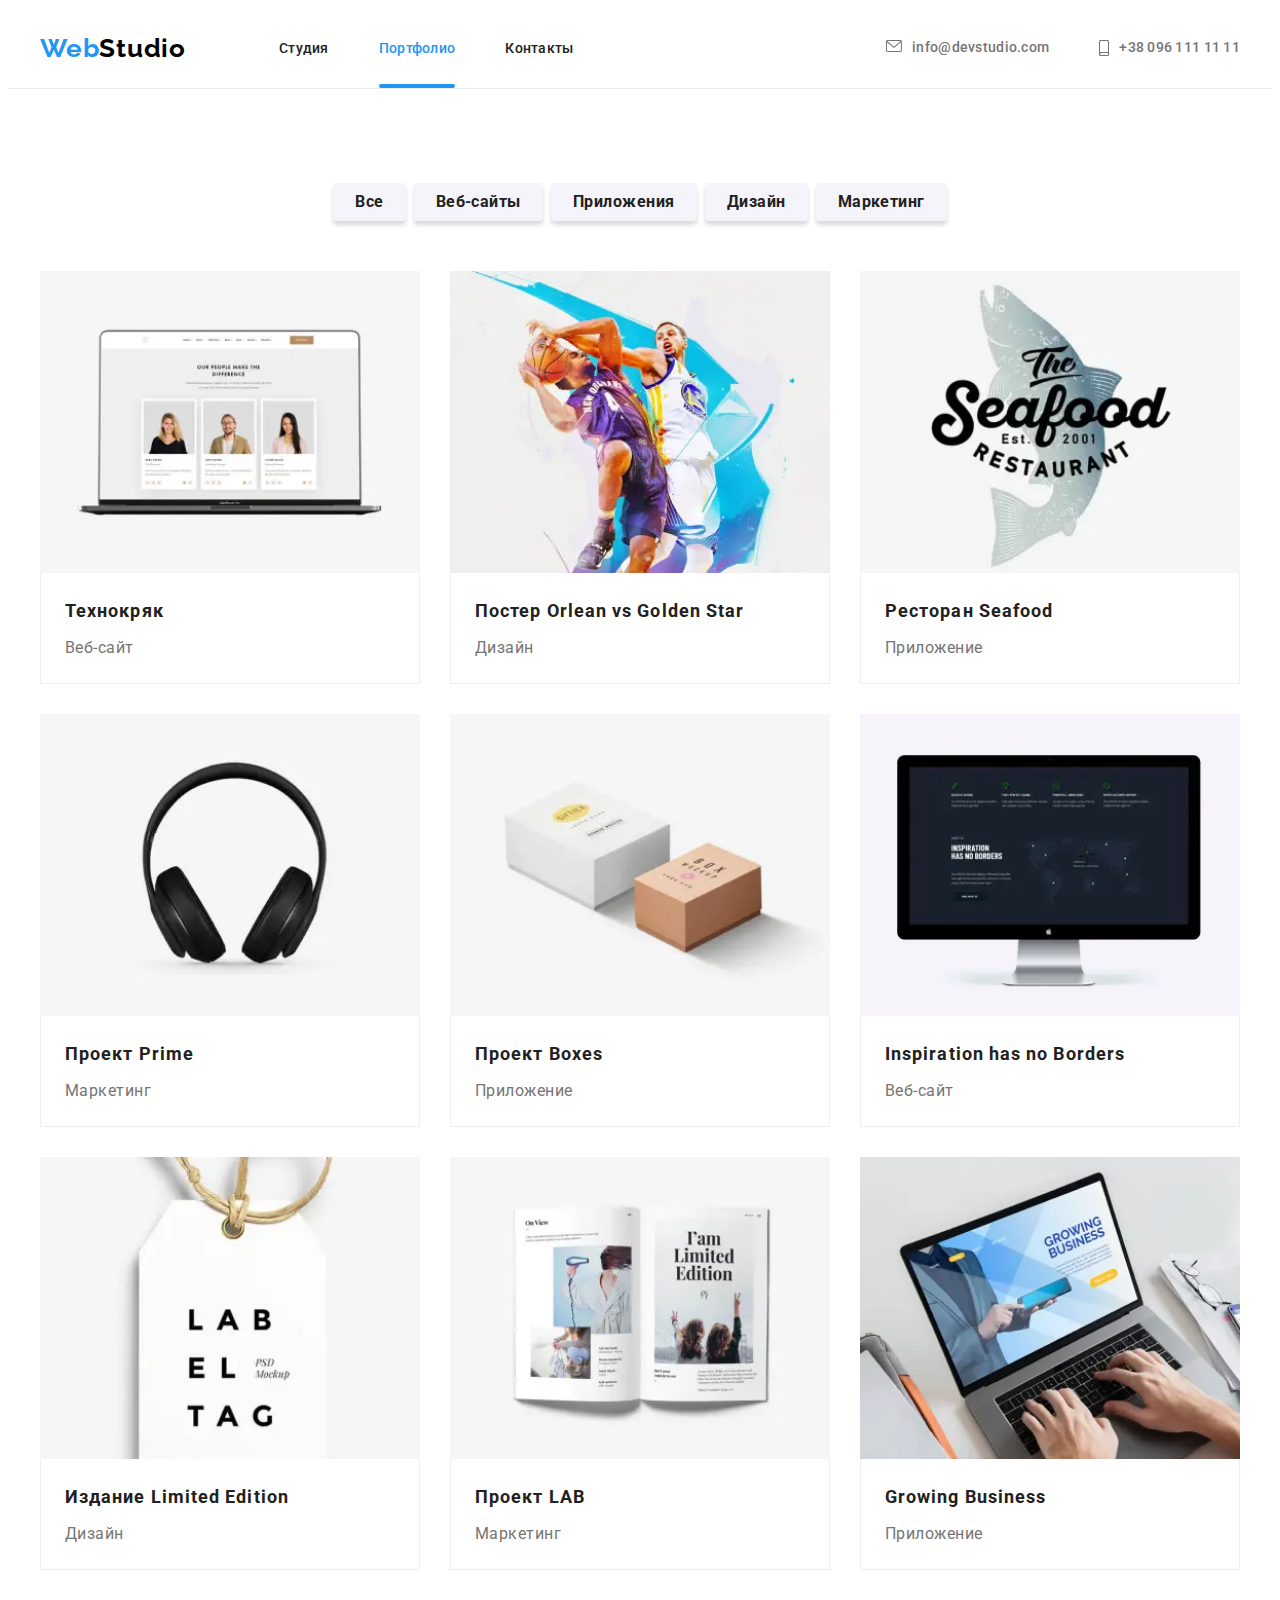
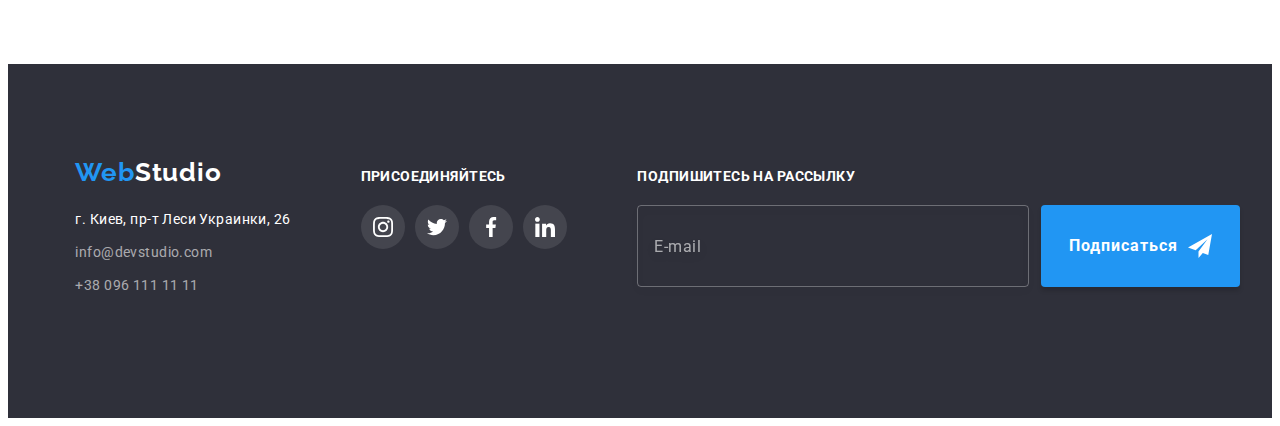
==== commit 09caa8c8: "исправляет замечания ментора" ====
--- a/portfolio.html
+++ b/portfolio.html
@@ -65,14 +65,14 @@
         <div class="mobile-menu" data-menu>
           <ul class="mobile-menu__list reset-list">
             <li class="mobile-menu__item">
+              <a class="menu__link mobile-menu__link reset-link" href="index.html">Студия</a>
+            </li>
+            <li class="mobile-menu__item">
               <a
                 class="menu__link mobile-menu__link mobile-menu__link--current reset-link"
-                href="index.html"
-                >Студия</a
+                href="portfolio.html"
+                >Портфолио</a
               >
-            </li>
-            <li class="mobile-menu__item">
-              <a class="menu__link mobile-menu__link reset-link" href="portfolio.html">Портфолио</a>
             </li>
             <li class="mobile-menu__item">
               <a class="menu__link mobile-menu__link reset-link" href="">Контакты</a>
--- a/css/portfolio.css
+++ b/css/portfolio.css
@@ -73,7 +73,6 @@
 .container {
   padding-left: 15px;
   padding-right: 15px;
-  margin: 0 auto;
 }
 
 .header__container {
@@ -96,6 +95,7 @@
 @media screen and (min-width: 480px) {
   .container {
     width: 480px;
+    margin: 0 auto;
   }
   .hero__container {
     padding-left: 60px;
@@ -323,8 +323,26 @@
   text-transform: uppercase;
 }
 
+.feature__title {
+  margin-bottom: 10px;
+  font-family: var(--main-font-family);
+  font-weight: var(--secondary-font-weight);
+  font-size: var(--main-font-size);
+  line-height: 1.14;
+  letter-spacing: 0.03em;
+  color: var(--secondary-font-color);
+  text-align: center;
+  text-transform: uppercase;
+}
+
 .members__title {
   margin: 0 auto 30px;
+}
+
+@media screen and (min-width: 768px) {
+  .feature__title {
+    text-align: left;
+  }
 }
 
 @media screen and (min-width: 1200px) {
@@ -358,7 +376,9 @@
   left: 0;
   width: 100%;
   height: 100%;
+  padding: 94px 15px;
   opacity: 1;
+  overflow-y: scroll;
   background-color: rgba(0, 0, 0, 0.2);
   -webkit-transition: opacity 500ms cubic-bezier(0.4, 0, 0.2, 1);
   transition: opacity 500ms cubic-bezier(0.4, 0, 0.2, 1);
@@ -377,11 +397,9 @@
 
 .modal-window {
   display: block;
-  width: 450px;
-  height: 609px;
-  position: absolute;
-  top: 50%;
-  left: 50%;
+  width: 100%;
+  height: auto;
+  position: relative;
   padding-top: 40px;
   padding-bottom: 40px;
   padding-left: 41px;
@@ -389,8 +407,6 @@
   -webkit-box-pack: center;
       -ms-flex-pack: center;
           justify-content: center;
-  -webkit-transform: translate(-50%, -50%) scale(1) rotate(0);
-          transform: translate(-50%, -50%) scale(1) rotate(0);
   background: var(--general-light-font-color);
   -webkit-box-shadow: 0px 1px 3px rgba(0, 0, 0, 0.12), 0px 1px 1px rgba(0, 0, 0, 0.14), 0px 2px 1px rgba(0, 0, 0, 0.2);
           box-shadow: 0px 1px 3px rgba(0, 0, 0, 0.12), 0px 1px 1px rgba(0, 0, 0, 0.14), 0px 2px 1px rgba(0, 0, 0, 0.2);
@@ -412,6 +428,18 @@
   letter-spacing: 0.03em;
   color: var(--secondary-font-color);
   text-align: center;
+}
+
+@media screen and (min-width: 480px) {
+  .modal-window {
+    position: absolute;
+    width: 450px;
+    height: 609px;
+    top: 50%;
+    left: 50%;
+    -webkit-transform: translate(-50%, -50%) scale(1) rotate(0);
+            transform: translate(-50%, -50%) scale(1) rotate(0);
+  }
 }
 
 @media screen and (min-width: 1200px) {
@@ -872,6 +900,12 @@
   color: var(--secondary-font-color);
 }
 
+.mobile-menu__link--current {
+  color: var(--accent-color);
+  padding-top: 2px;
+  padding-bottom: 2px;
+}
+
 .mobile-menu__contact-data {
   display: block;
   margin-bottom: 64px;
@@ -966,7 +1000,7 @@
   font-family: var(--main-font-family);
   font-weight: var(--main-font-weight);
   font-size: 18px;
-  line-height: 1.56;
+  line-height: 1.55;
   letter-spacing: 0.03em;
   color: var(--general-light-font-color);
   background-color: rgba(33, 150, 243, 0.9);
@@ -1022,7 +1056,7 @@
 }
 
 .project__img {
-  max-width: 100%;
+  width: 100%;
   height: auto;
 }
 
@@ -1191,28 +1225,29 @@
   /* цвет текста */
 }
 
-@media screen and (min-width: 1200px) {
-  .signup-form {
-    margin-left: auto;
-  }
-  .signup-form__input {
-    margin-right: 12px;
-    width: 358px;
-  }
-}
-
 @media screen and (max-width: 1199px) {
   .signup-form {
     margin: 0 auto;
     width: 100%;
   }
   .signup-form__input {
+    width: 100%;
+    max-width: 450px;
     margin: 0 auto 20px;
-    width: 450px;
   }
   .signup-form__input-wrapper {
     display: block;
     width: 100%;
   }
 }
+
+@media screen and (min-width: 1200px) {
+  .signup-form {
+    margin-left: auto;
+  }
+  .signup-form__input {
+    margin-right: 12px;
+    width: 358px;
+  }
+}
 /*# sourceMappingURL=portfolio.css.map */